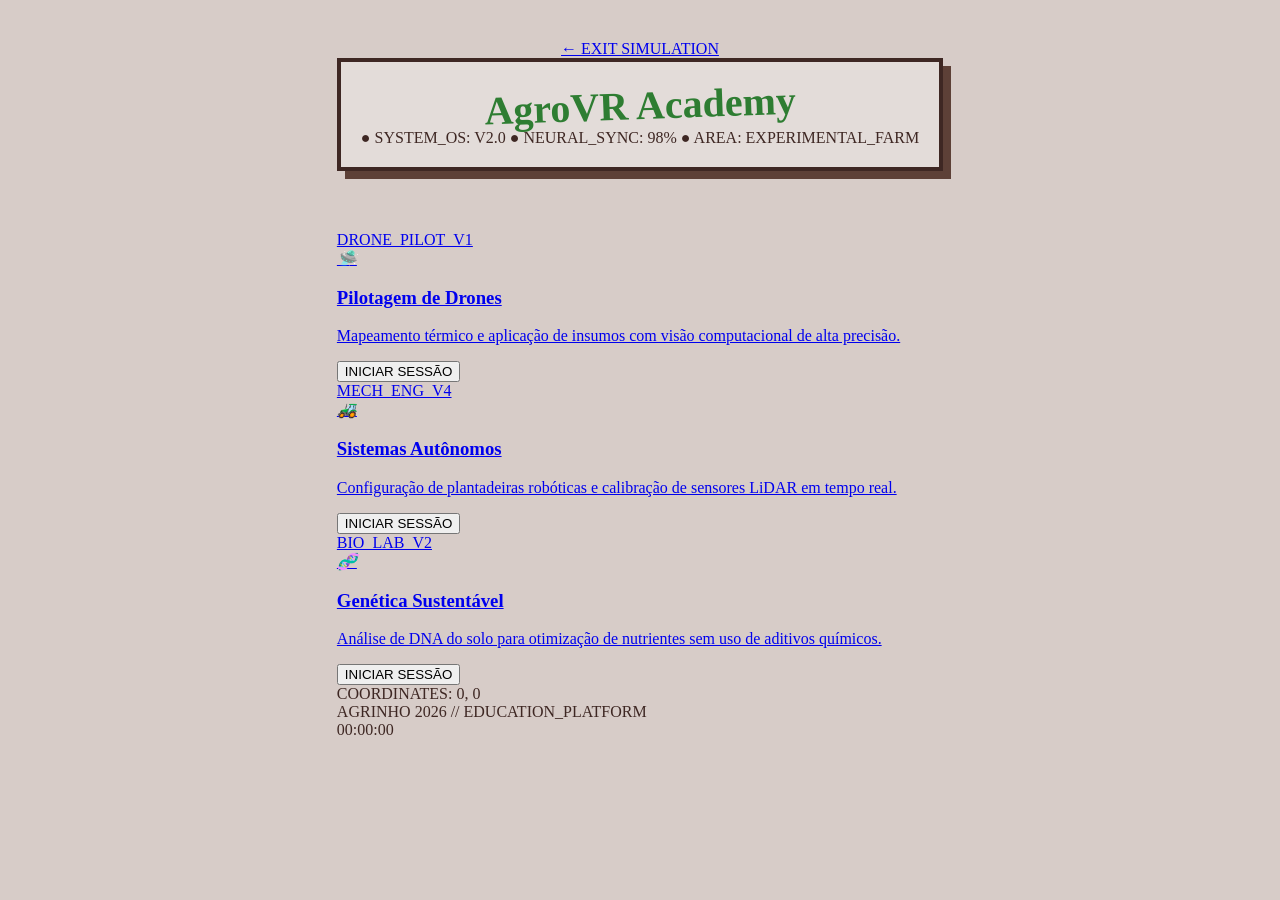
==== agrovr.html @ 6527a5cf "Add initial AgroVR Academy HTML structure" ====
<!DOCTYPE html>
<html lang="pt-br">
<head>
    <meta charset="UTF-8">
    <meta name="viewport" content="width=device-width, initial-scale=1.0">
    <title>AgroVR Academy | Imersão 360°</title>
    <link rel="stylesheet" href="style.css">
</head>
<body>

    <div id="cursor"></div>
    <div class="vr-overlay"></div>
    <div class="scanlines"></div>
    <div class="world-bg" id="bg"></div>

    <a href="index.html" class="back-btn">← EXIT SIMULATION</a>

    <div class="interface">
        <header class="hud-header">
            <h1>AgroVR Academy</h1>
            <div class="status-bar">
                <span>● SYSTEM_OS: V2.0</span>
                <span>● NEURAL_SYNC: 98%</span>
                <span>● AREA: EXPERIMENTAL_FARM</span>
            </div>
        </header>

        <div class="training-grid">
            <a href="drones.html" class="card-link">
                <div class="vr-card">
                    <div class="card-tag">DRONE_PILOT_V1</div>
                    <i class="emoji-icon">🛸</i>
                    <h3>Pilotagem de Drones</h3>
                    <p>Mapeamento térmico e aplicação de insumos com visão computacional de alta precisão.</p>
                    <button class="btn-start">INICIAR SESSÃO</button>
                </div>
            </a>

            <a href="autonomos.html" class="card-link">
                <div class="vr-card">
                    <div class="card-tag">MECH_ENG_V4</div>
                    <i class="emoji-icon">🚜</i>
                    <h3>Sistemas Autônomos</h3>
                    <p>Configuração de plantadeiras robóticas e calibração de sensores LiDAR em tempo real.</p>
                    <button class="btn-start">INICIAR SESSÃO</button>
                </div>
            </a>

            <a href="genetica.html" class="card-link">
                <div class="vr-card">
                    <div class="card-tag">BIO_LAB_V2</div>
                    <i class="emoji-icon">🧬</i>
                    <h3>Genética Sustentável</h3>
                    <p>Análise de DNA do solo para otimização de nutrientes sem uso de aditivos químicos.</p>
                    <button class="btn-start">INICIAR SESSÃO</button>
                </div>
            </a>
        </div>

        <div class="hud-footer">
            <div>COORDINATES: <span id="posx">0</span>, <span id="posy">0</span></div>
            <div>AGRINHO 2026 // EDUCATION_PLATFORM</div>
            <div id="clock">00:00:00</div>
        </div>
    </div>

    <script src="script.js"></script>
</body>
</html>
---- style.css ----
:root {
    --madeira-escura: #3e2723;
    --madeira-clara: #a1887f;
    --terra: #5d4037;
    --palha: #f5f5dc;
    --verde-mato: #2e7d32;
    --ferro: #212121;
}

body {
    font-family: 'Bree Serif', serif;
    background-color: #d7ccc8;
    background-image: url('https://www.transparenttextures.com/patterns/pinstriped-suit.png');
    color: var(--madeira-escura);
    margin: 0;
    padding: 40px 20px;
    display: flex;
    flex-direction: column;
    align-items: center;
}

/* --- ESTILO DO AVISO DE BOAS-VINDAS (MODAL) --- */
#modal-aviso {
    position: fixed;
    top: 0; left: 0; width: 100%; height: 100%;
    background: rgba(0, 0, 0, 0.8);
    display: flex;
    justify-content: center;
    align-items: center;
    z-index: 2000;
}

.modal-conteudo {
    background: #f4ece1;
    padding: 40px;
    max-width: 500px;
    width: 90%;
    border: 10px solid var(--madeira-escura);
    box-shadow: 15px 15px 0px var(--terra);
    position: relative;
    text-align: center;
}

.modal-conteudo h2 {
    font-family: 'Rock Salt', cursive;
    color: var(--verde-mato);
    font-size: 1.5rem;
    margin-bottom: 20px;
}

.modal-conteudo p {
    font-family: 'Special Elite', cursive;
    line-height: 1.6;
    color: var(--madeira-escura);
    margin-bottom: 20px;
    text-align: left;
}

.btn-fechar {
    background: var(--verde-mato);
    color: white;
    padding: 12px 25px;
    border: 2px solid var(--ferro);
    font-family: 'Special Elite', cursive;
    cursor: pointer;
    font-weight: bold;
    transition: 0.3s;
}

.btn-fechar:hover {
    background: var(--terra);
}

/* --- RESTANTE DO ESTILO ORIGINAL --- */
header {
    text-align: center;
    margin-bottom: 60px;
    padding: 20px;
    border: 4px solid var(--madeira-escura);
    background: rgba(255, 255, 255, 0.3);
    box-shadow: 8px 8px 0px var(--terra);
}

header h1 {
    font-family: 'Rock Salt', cursive;
    font-size: 2.5rem;
    color: var(--verde-mato);
    margin: 0;
    transform: rotate(-2deg);
}

header p {
    font-family: 'Special Elite', display;
    font-size: 1.2rem;
    margin-top: 15px;
    color: var(--terra);
}

.grid-container {
    display: grid;
    grid-template-columns: repeat(auto-fit, minmax(280px, 1fr));
    gap: 30px;
    width: 100%;
    max-width: 1200px;
}

.card {
    background: #efebe9;
    border-left: 15px solid var(--madeira-escura);
    border-top: 2px solid var(--madeira-escura);
    border-right: 2px solid var(--madeira-escura);
    border-bottom: 8px solid var(--madeira-escura);
    padding: 30px;
    text-decoration: none;
    color: var(--madeira-escura);
    transition: 0.3s;
    position: relative;
    display: flex;
    flex-direction: column;
}

.card:hover {
    transform: scale(1.02);
    background: #fff;
    box-shadow: 10px 10px 0px var(--verde-mato);
}

.card::before {
    content: '';
    position: absolute;
    top: 10px; right: 10px;
    width: 8px; height: 8px;
    background: var(--ferro);
    border-radius: 50%;
}

.badge {
    font-family: 'Special Elite', display;
    font-size: 0.8rem;
    background: var(--madeira-clara);
    color: #fff;
    padding: 5px 10px;
    display: inline-block;
    margin-bottom: 15px;
    width: fit-content;
}

.icon {
    font-size: 40px;
    margin-bottom: 15px;
    display: block;
}

.card h3 {
    margin: 0 0 10px 0;
    font-size: 1.8rem;
    color: var(--terra);
    text-transform: uppercase;
}

.card p {
    font-size: 1rem;
    line-height: 1.5;
    color: #4e342e;
    margin-bottom: 20px;
    flex-grow: 1;
}

.btn-rustico {
    font-family: 'Special Elite', display;
    background: var(--verde-mato);
    color: #fff;
    padding: 10px;
    text-align: center;
    border-radius: 0;
    border: 2px solid var(--ferro);
    font-weight: bold;
}

footer {
    margin-top: 80px;
    text-align: center;
    font-family: 'Special Elite', display;
    border: 2px dashed var(--terra);
    padding: 20px;
    background: rgba(255,255,255,0.2);
    width: 100%;
    max-width: 600px;
}
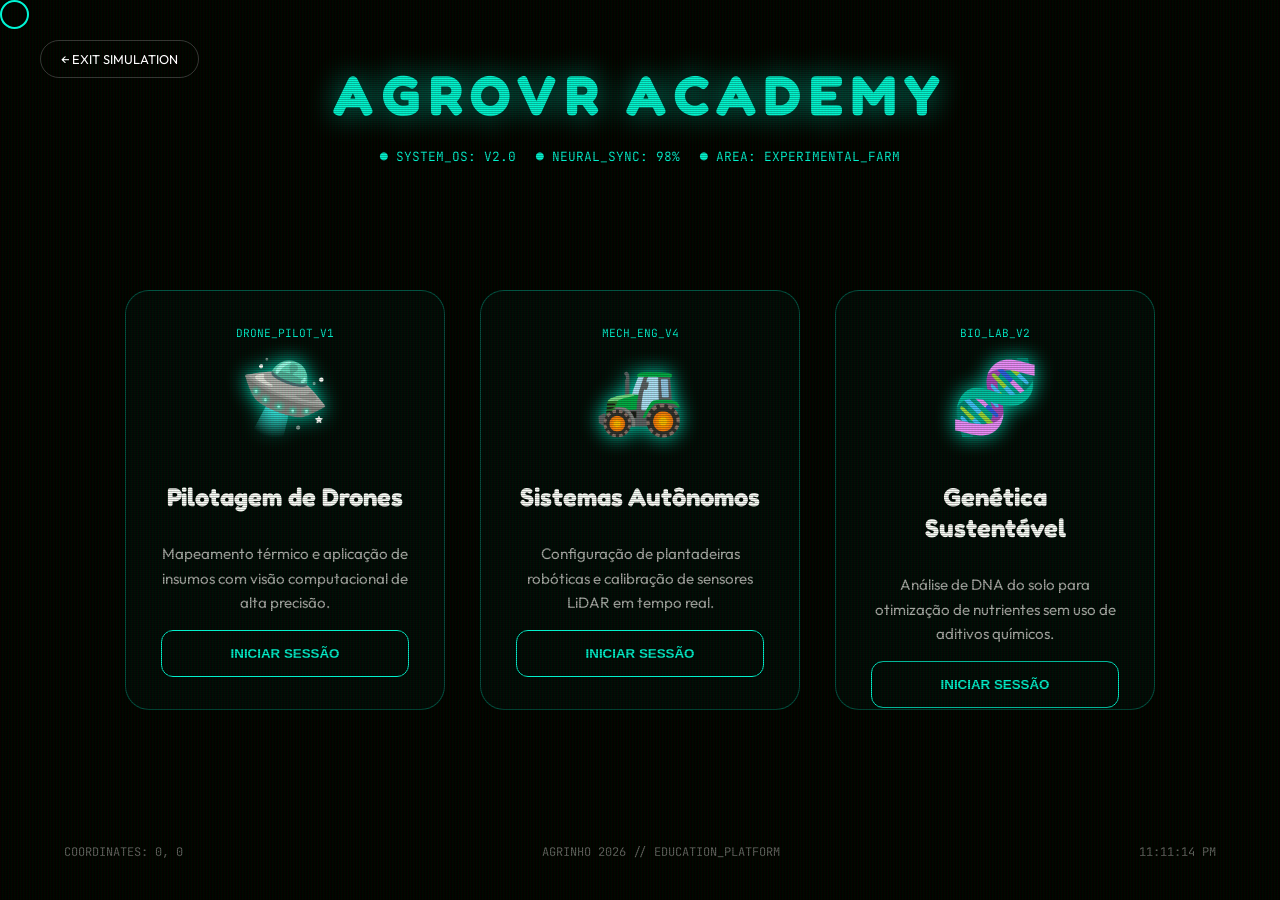
==== commit 1431d569: "Update agrovr.html" ====
--- a/agrovr.html
+++ b/agrovr.html
@@ -4,7 +4,7 @@
     <meta charset="UTF-8">
     <meta name="viewport" content="width=device-width, initial-scale=1.0">
     <title>AgroVR Academy | Imersão 360°</title>
-    <link rel="stylesheet" href="style.css">
+    <link rel="stylesheet" href="agrovr.css">
 </head>
 <body>
 
@@ -64,6 +64,6 @@
         </div>
     </div>
 
-    <script src="script.js"></script>
+    <script src="agrovr.js"></script>
 </body>
 </html>
--- a/agrovr.css
+++ b/agrovr.css
@@ -0,0 +1,146 @@
+@import url('https://fonts.googleapis.com/css2?family=Fredoka:wght@400;700&family=Outfit:wght@300;600&family=JetBrains+Mono:wght@400;700&display=swap');
+
+:root {
+    --vr-blue: #00f5d4;
+    --vr-purple: #7209b7;
+    --vr-red: #f72585;
+    --glass: rgba(0, 245, 212, 0.05);
+}
+
+body, html {
+    margin: 0; padding: 0;
+    width: 100%; height: 100%;
+    background: #000;
+    color: white;
+    font-family: 'Outfit', sans-serif;
+    overflow: hidden;
+}
+
+/* EFEITO DE LENTE VR FILTRADA */
+.vr-overlay {
+    position: fixed; top: 0; left: 0; width: 100%; height: 100%;
+    background: radial-gradient(circle, transparent 30%, rgba(0,0,0,0.8) 100%);
+    pointer-events: none; z-index: 10;
+}
+
+/* FUNDO PARALLAX COMPENSADO */
+.world-bg {
+    position: fixed; top: 0; left: 0; width: 110%; height: 110%;
+    background: url('https://images.unsplash.com/photo-1500382017468-9049fed747ef?auto=format&fit=crop&q=80&w=2000') no-repeat center center;
+    background-size: cover;
+    filter: blur(4px) brightness(0.4);
+    transform: translate(-5%, -5%);
+    transition: 0.1s ease-out;
+    z-index: 1;
+}
+
+/* RETÍCULA DE LINHAS CRT */
+.scanlines {
+    position: fixed; top: 0; left: 0; width: 100%; height: 100%;
+    background: linear-gradient(rgba(18, 16, 16, 0) 50%, rgba(0, 0, 0, 0.25) 50%), linear-gradient(90deg, rgba(255, 0, 0, 0.06), rgba(0, 255, 0, 0.02), rgba(0, 255, 0, 0.06));
+    background-size: 100% 2px, 3px 100%;
+    pointer-events: none; z-index: 100;
+}
+
+/* CONTAINER HUD PRINCIPAL */
+.interface {
+    position: relative; z-index: 50;
+    height: 100vh; display: flex; flex-direction: column;
+    align-items: center; justify-content: center;
+}
+
+.hud-header {
+    position: absolute; 
+    top: 60px; 
+    text-align: center;
+    font-family: 'JetBrains Mono', monospace;
+    z-index: 60;
+    pointer-events: none;
+}
+
+.hud-header h1 {
+    font-family: 'Fredoka', sans-serif; font-size: 3.5rem; margin: 0;
+    letter-spacing: 8px; color: var(--vr-blue);
+    text-shadow: 0 0 30px rgba(0, 245, 212, 0.6);
+    text-transform: uppercase;
+}
+
+.status-bar {
+    display: flex; gap: 20px; font-size: 0.8rem; color: var(--vr-blue);
+    margin-top: 15px; text-transform: uppercase;
+    justify-content: center;
+    background: rgba(0,0,0,0.3);
+    padding: 5px 20px;
+    border-radius: 20px;
+}
+
+/* MALHA DE TREINAMENTO EM PERSPECTIVA */
+.training-grid {
+    display: flex; gap: 35px; padding: 20px;
+    perspective: 1500px;
+    margin-top: 100px;
+}
+
+.card-link { text-decoration: none; color: inherit; display: block; }
+
+/* RECIPIENTE HOLOGRÁFICO (GLASSMORPHISM) */
+.vr-card {
+    width: 320px; height: 420px;
+    background: rgba(0, 245, 212, 0.03);
+    backdrop-filter: blur(15px);
+    border: 1px solid rgba(0, 245, 212, 0.3);
+    border-radius: 24px;
+    padding: 35px;
+    display: flex; flex-direction: column; align-items: center; text-align: center;
+    transition: 0.5s cubic-bezier(0.2, 0.8, 0.2, 1);
+    cursor: pointer;
+    position: relative;
+    z-index: 55;
+    box-sizing: border-box;
+}
+
+.vr-card:hover {
+    transform: translateY(-20px) rotateX(10deg);
+    border-color: var(--vr-blue);
+    background: rgba(0, 245, 212, 0.1);
+    box-shadow: 0 20px 50px rgba(0, 245, 212, 0.2);
+}
+
+.card-tag { font-size: 0.7rem; color: var(--vr-blue); margin-bottom: 10px; font-family: 'JetBrains Mono'; }
+.emoji-icon { font-style: normal; font-size: 4.5rem; margin-bottom: 25px; display: block; filter: drop-shadow(0 0 10px var(--vr-blue)); }
+.vr-card h3 { font-family: 'Fredoka'; font-size: 1.6rem; margin: 15px 0; color: #fff; }
+.vr-card p { font-size: 0.95rem; color: #aaa; line-height: 1.6; }
+
+/* BOTÃO DE COMANDO DE INTERFACE */
+.btn-start {
+    margin-top: auto; width: 100%; padding: 15px;
+    background: transparent; border: 1px solid var(--vr-blue);
+    color: var(--vr-blue); border-radius: 12px;
+    font-weight: bold; text-transform: uppercase; cursor: pointer;
+    transition: 0.3s;
+}
+
+.vr-card:hover .btn-start { background: var(--vr-blue); color: #000; }
+
+.hud-footer {
+    position: absolute; bottom: 40px; width: 90%;
+    display: flex; justify-content: space-between;
+    font-family: 'JetBrains Mono'; font-size: 0.75rem; color: rgba(255,255,255,0.4);
+    z-index: 60;
+}
+
+/* SISTEMA DE RETORNO À SIMULAÇÃO */
+.back-btn {
+    position: absolute; top: 40px; left: 40px;
+    color: white; text-decoration: none; font-size: 0.8rem;
+    border: 1px solid rgba(255,255,255,0.2); padding: 10px 20px;
+    border-radius: 50px; transition: 0.3s; z-index: 100;
+}
+.back-btn:hover { background: var(--vr-red); border-color: var(--vr-red); }
+
+/* RETÍCULO FLUTUANTE DO CURSOR */
+#cursor {
+    width: 25px; height: 25px; border: 2px solid var(--vr-blue);
+    border-radius: 50%; position: fixed; pointer-events: none;
+    z-index: 1000; transition: 0.05s;
+}
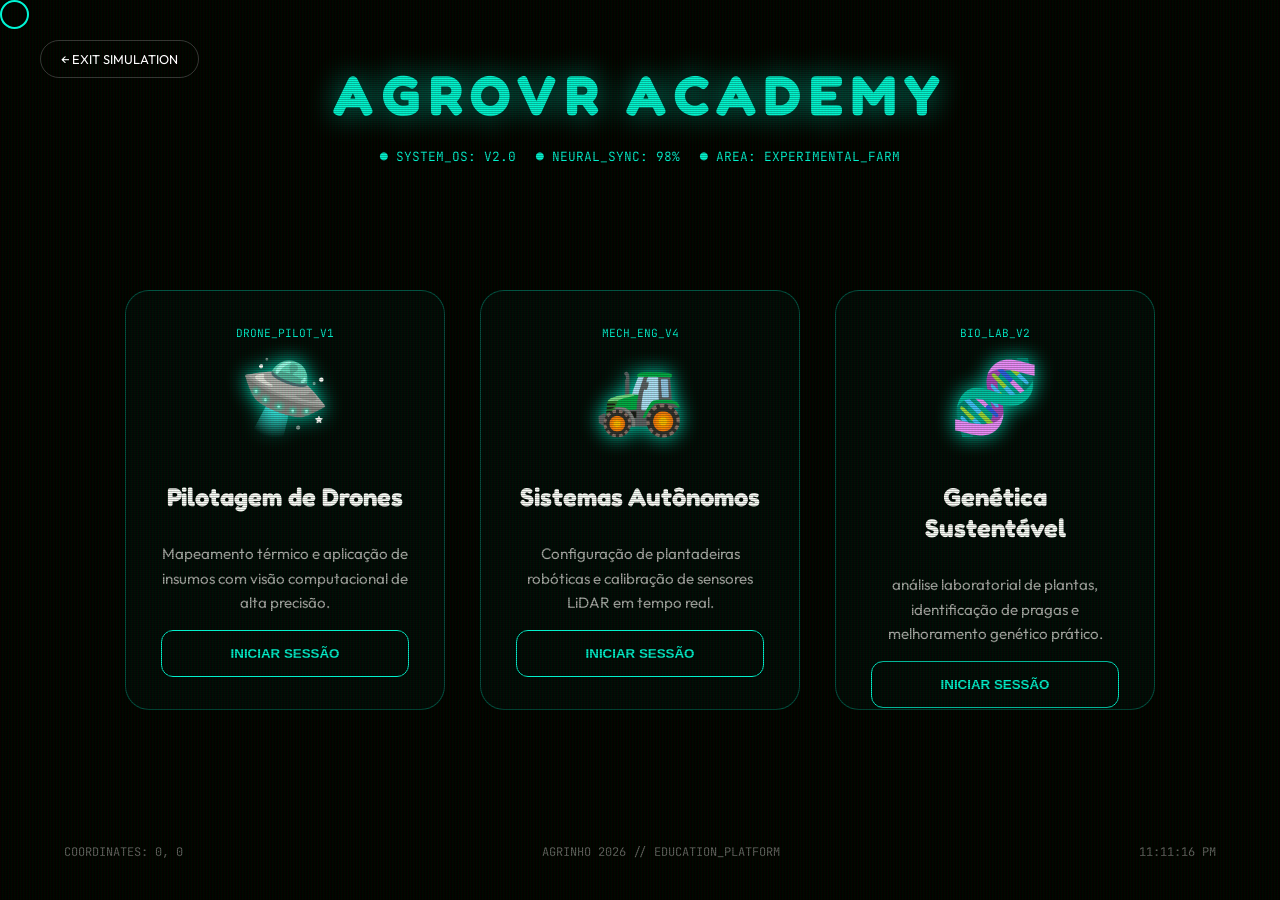
==== commit 15696e5a: "Update agrovr.html" ====
--- a/agrovr.html
+++ b/agrovr.html
@@ -26,7 +26,7 @@
         </header>
 
         <div class="training-grid">
-            <a href="drones.html" class="card-link">
+            <a href="drone.html" class="card-link">
                 <div class="vr-card">
                     <div class="card-tag">DRONE_PILOT_V1</div>
                     <i class="emoji-icon">🛸</i>
@@ -51,7 +51,7 @@
                     <div class="card-tag">BIO_LAB_V2</div>
                     <i class="emoji-icon">🧬</i>
                     <h3>Genética Sustentável</h3>
-                    <p>Análise de DNA do solo para otimização de nutrientes sem uso de aditivos químicos.</p>
+                    <p>análise laboratorial de plantas, identificação de pragas e melhoramento genético prático.</p>
                     <button class="btn-start">INICIAR SESSÃO</button>
                 </div>
             </a>
